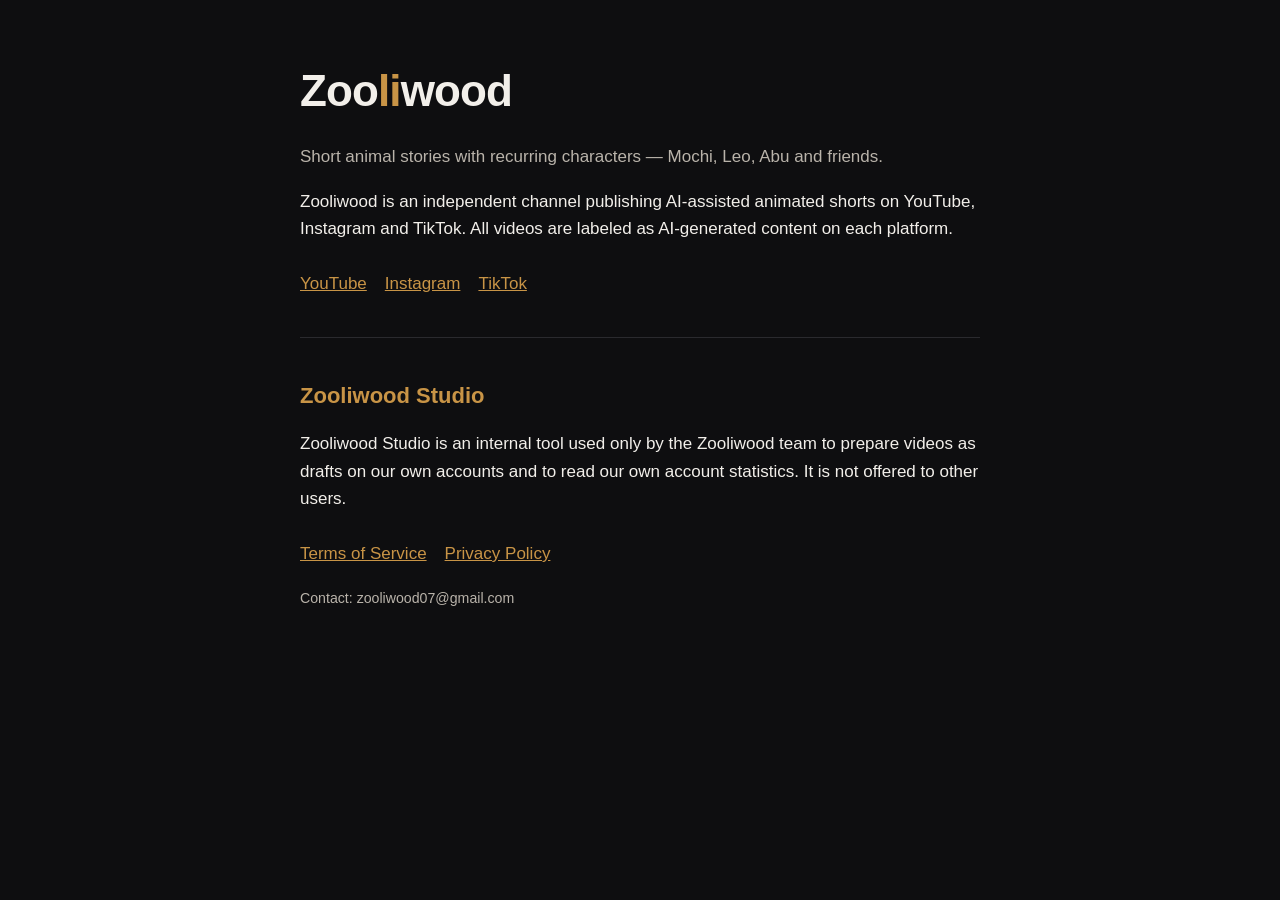
==== index.html @ 91f5c479 "Site Zooliwood : accueil, conditions d'utilisation, confidentialité Co-Authored-By: Claude Opus 5.5 " ====
<!doctype html><html lang="en"><head><meta charset="utf-8"><meta name="viewport" content="width=device-width,initial-scale=1">
<title>Zooliwood</title><meta name="description" content="Zooliwood: short animal stories with recurring characters."><link rel="stylesheet" href="style.css"></head>
<body><main>
<h1>Zoo<span>li</span>wood</h1>
<p class="muted">Short animal stories with recurring characters — Mochi, Leo, Abu and friends.</p>
<p>Zooliwood is an independent channel publishing AI-assisted animated shorts on YouTube, Instagram and TikTok. All videos are labeled as AI-generated content on each platform.</p>
<nav><a href="https://www.youtube.com/@zooliwood07">YouTube</a><a href="https://www.instagram.com/zooliwood07/">Instagram</a><a href="https://www.tiktok.com/@zooliwood07">TikTok</a></nav>
<hr>
<h2>Zooliwood Studio</h2>
<p>Zooliwood Studio is an internal tool used only by the Zooliwood team to prepare videos as drafts on our own accounts and to read our own account statistics. It is not offered to other users.</p>
<nav><a href="terms.html">Terms of Service</a><a href="privacy.html">Privacy Policy</a></nav>
<p><small>Contact: zooliwood07@gmail.com</small></p>
</main></body></html>
---- style.css ----
:root{--gold:#C89446;--ink:#0E0E10;--paper:#F2EFEA;--muted:#B9B3AA}
*{box-sizing:border-box}body{margin:0;background:var(--ink);color:var(--paper);font:17px/1.6 -apple-system,BlinkMacSystemFont,"Segoe UI",Roboto,sans-serif}
main{max-width:720px;margin:0 auto;padding:56px 20px 80px}h1{font-size:44px;margin:0 0 6px;letter-spacing:-.02em}h1 span{color:var(--gold)}
h2{font-size:22px;margin:36px 0 8px;color:var(--gold)}p,li{color:var(--paper)}small,.muted{color:var(--muted)}a{color:var(--gold)}
nav{display:flex;gap:18px;flex-wrap:wrap;margin:28px 0 0}hr{border:0;border-top:1px solid #2a2a2e;margin:40px 0}
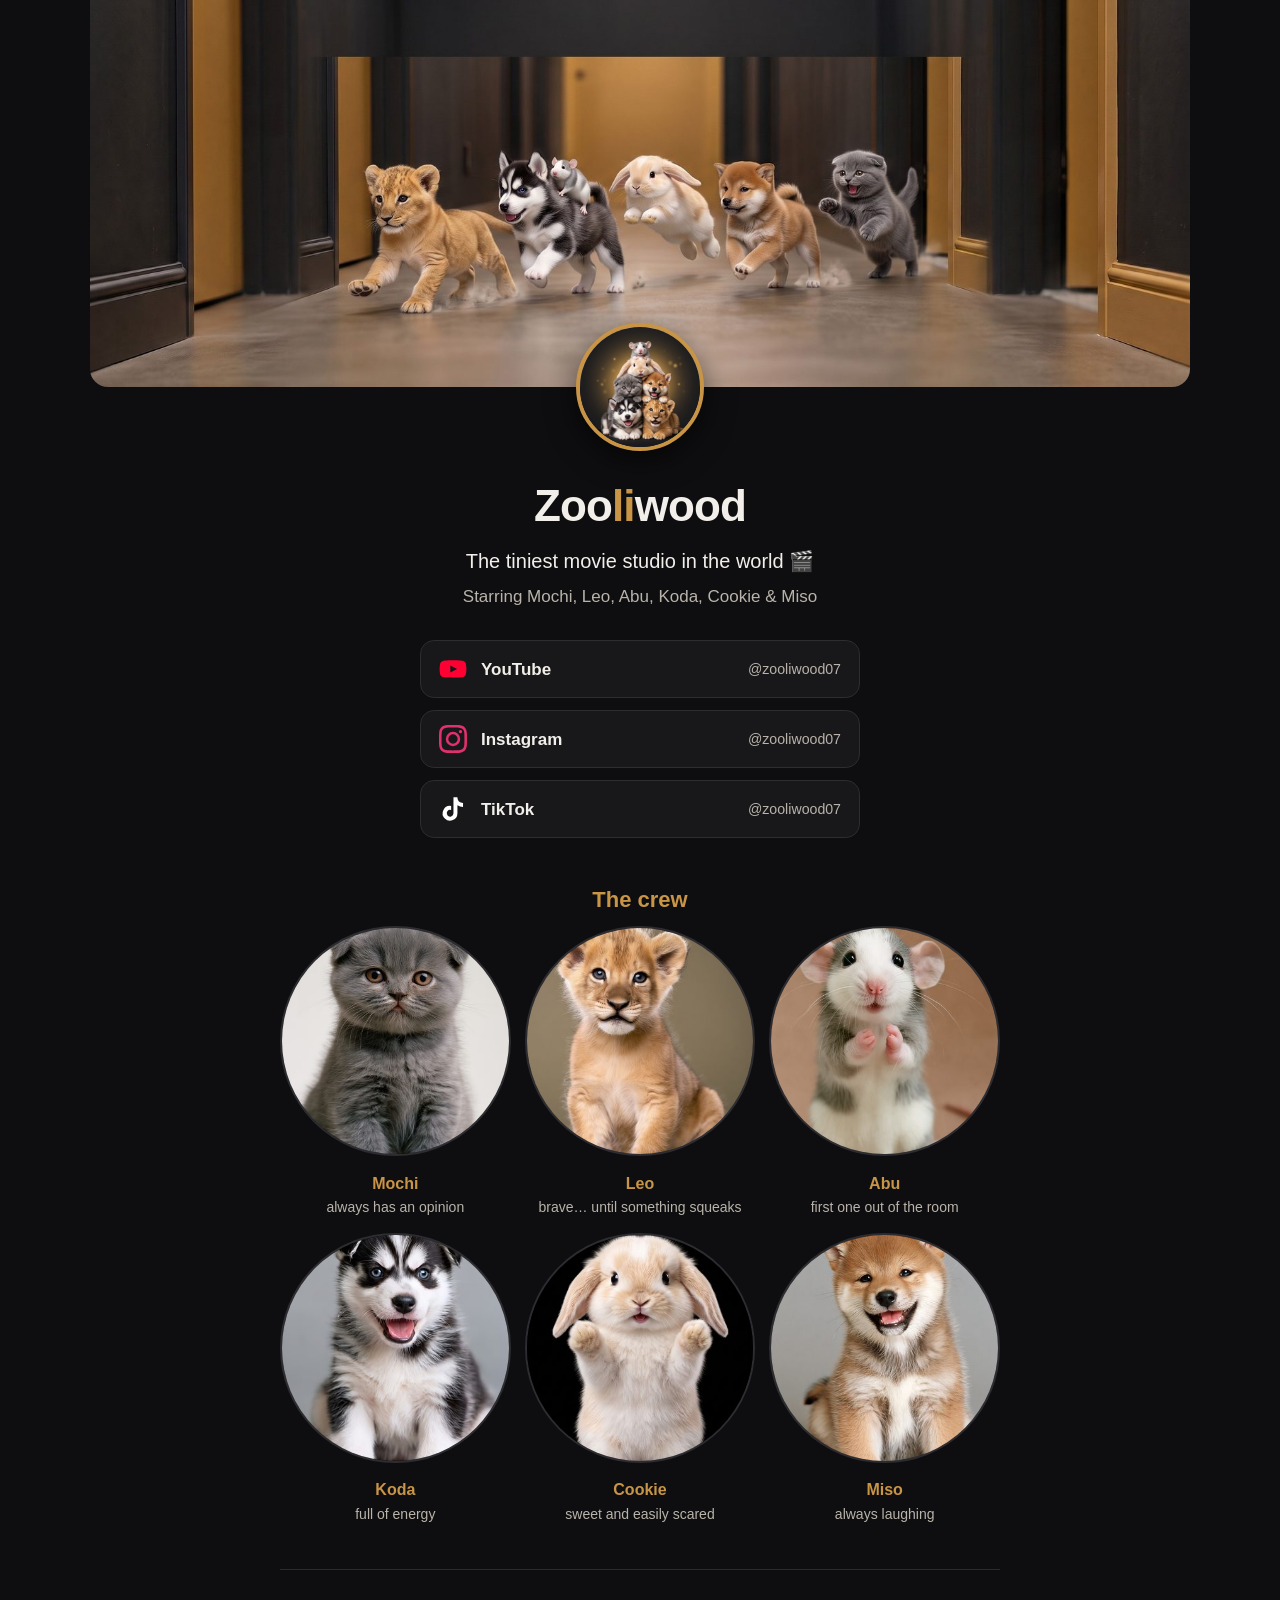
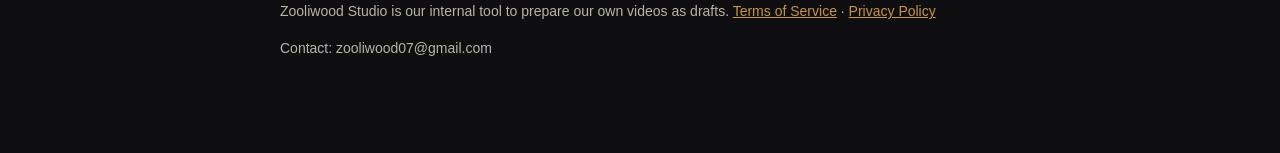
==== commit bd5423ed: "Page d'accueil Zooliwood en page de liens : bannière, profil, réseaux, troupe Co-Authored-By: Claude" ====
--- a/index.html
+++ b/index.html
@@ -1,13 +1,34 @@
 <!doctype html><html lang="en"><head><meta charset="utf-8"><meta name="viewport" content="width=device-width,initial-scale=1">
-<title>Zooliwood</title><meta name="description" content="Zooliwood: short animal stories with recurring characters."><link rel="stylesheet" href="style.css"></head>
-<body><main>
-<h1>Zoo<span>li</span>wood</h1>
-<p class="muted">Short animal stories with recurring characters — Mochi, Leo, Abu and friends.</p>
-<p>Zooliwood is an independent channel publishing AI-assisted animated shorts on YouTube, Instagram and TikTok. All videos are labeled as AI-generated content on each platform.</p>
-<nav><a href="https://www.youtube.com/@zooliwood07">YouTube</a><a href="https://www.instagram.com/zooliwood07/">Instagram</a><a href="https://www.tiktok.com/@zooliwood07">TikTok</a></nav>
-<hr>
-<h2>Zooliwood Studio</h2>
-<p>Zooliwood Studio is an internal tool used only by the Zooliwood team to prepare videos as drafts on our own accounts and to read our own account statistics. It is not offered to other users.</p>
-<nav><a href="terms.html">Terms of Service</a><a href="privacy.html">Privacy Policy</a></nav>
-<p><small>Contact: zooliwood07@gmail.com</small></p>
+<title>Zooliwood</title><meta name="description" content="Zooliwood — the tiniest movie studio in the world. Starring Mochi, Leo, Abu, Koda, Cookie & Miso.">
+<meta property="og:title" content="Zooliwood"><meta property="og:description" content="The tiniest movie studio in the world 🎬"><meta property="og:image" content="https://falcao1992.github.io/zooliwood07/img/banniere.jpg">
+<link rel="icon" href="img/profil.jpg"><link rel="stylesheet" href="style.css"></head>
+<body class="accueil">
+<header class="hero"><img class="banniere" src="img/banniere.jpg" alt="The Zooliwood crew running down a hallway"></header>
+<main>
+  <div class="identite">
+    <img class="avatar" src="img/profil.jpg" alt="Zooliwood">
+    <h1>Zoo<span>li</span>wood</h1>
+    <p class="slogan">The tiniest movie studio in the world 🎬</p>
+    <p class="muted">Starring Mochi, Leo, Abu, Koda, Cookie &amp; Miso</p>
+  </div>
+  <nav class="reseaux">
+    <a class="bouton yt" href="https://www.youtube.com/@zooliwood07"><svg viewBox="0 0 24 24" aria-hidden="true"><path d="M23 7.2a3 3 0 0 0-2.1-2.1C19 4.6 12 4.6 12 4.6s-7 0-8.9.5A3 3 0 0 0 1 7.2 31 31 0 0 0 .5 12a31 31 0 0 0 .5 4.8 3 3 0 0 0 2.1 2.1c1.9.5 8.9.5 8.9.5s7 0 8.9-.5a3 3 0 0 0 2.1-2.1 31 31 0 0 0 .5-4.8 31 31 0 0 0-.5-4.8zM9.7 15.1V8.9l5.8 3.1z"/></svg><span>YouTube</span><small>@zooliwood07</small></a>
+    <a class="bouton ig" href="https://www.instagram.com/zooliwood07/"><svg viewBox="0 0 24 24" aria-hidden="true"><path d="M12 2.2c3.2 0 3.6 0 4.8.1 3.3.1 4.8 1.7 4.9 4.9.1 1.3.1 1.6.1 4.8s0 3.6-.1 4.8c-.1 3.2-1.7 4.8-4.9 4.9-1.3.1-1.6.1-4.8.1s-3.6 0-4.8-.1c-3.3-.1-4.8-1.7-4.9-4.9C2.2 15.6 2.2 15.2 2.2 12s0-3.6.1-4.8C2.4 3.9 3.9 2.4 7.2 2.3c1.2-.1 1.6-.1 4.8-.1zM12 0C8.7 0 8.3 0 7.1.1 2.7.3.3 2.7.1 7.1 0 8.3 0 8.7 0 12s0 3.7.1 4.9c.2 4.4 2.6 6.8 7 7 1.2.1 1.6.1 4.9.1s3.7 0 4.9-.1c4.4-.2 6.8-2.6 7-7 .1-1.2.1-1.6.1-4.9s0-3.7-.1-4.9c-.2-4.4-2.6-6.8-7-7C15.7 0 15.3 0 12 0zm0 5.8a6.2 6.2 0 1 0 0 12.4 6.2 6.2 0 0 0 0-12.4zM12 16a4 4 0 1 1 0-8 4 4 0 0 1 0 8zm6.4-11.8a1.4 1.4 0 1 0 0 2.9 1.4 1.4 0 0 0 0-2.9z"/></svg><span>Instagram</span><small>@zooliwood07</small></a>
+    <a class="bouton tt" href="https://www.tiktok.com/@zooliwood07"><svg viewBox="0 0 24 24" aria-hidden="true"><path d="M19.6 6.7a4.8 4.8 0 0 1-3.8-4.2V2h-3.4v13.7a2.9 2.9 0 0 1-5.2 1.7 2.9 2.9 0 0 1 3.2-4.5V9.4a6.3 6.3 0 0 0-5.4 10.7 6.3 6.3 0 0 0 10.8-4.4V8.7a8.2 8.2 0 0 0 4.8 1.5V6.8a4.8 4.8 0 0 1-1-.1z"/></svg><span>TikTok</span><small>@zooliwood07</small></a>
+  </nav>
+  <section>
+    <h2>The crew</h2>
+    <div class="troupe">
+      <figure><img src="img/mochi.jpg" alt="Mochi"><figcaption><b>Mochi</b>always has an opinion</figcaption></figure>
+      <figure><img src="img/leo.jpg" alt="Leo"><figcaption><b>Leo</b>brave… until something squeaks</figcaption></figure>
+      <figure><img src="img/abu.jpg" alt="Abu"><figcaption><b>Abu</b>first one out of the room</figcaption></figure>
+      <figure><img src="img/koda.jpg" alt="Koda"><figcaption><b>Koda</b>full of energy</figcaption></figure>
+      <figure><img src="img/cookie.jpg" alt="Cookie"><figcaption><b>Cookie</b>sweet and easily scared</figcaption></figure>
+      <figure><img src="img/miso.jpg" alt="Miso"><figcaption><b>Miso</b>always laughing</figcaption></figure>
+    </div>
+  </section>
+  <footer>
+    <p>Zooliwood Studio is our internal tool to prepare our own videos as drafts. <a href="terms.html">Terms of Service</a> · <a href="privacy.html">Privacy Policy</a></p>
+    <p>Contact: zooliwood07@gmail.com</p>
+  </footer>
 </main></body></html>
--- a/style.css
+++ b/style.css
@@ -3,3 +3,19 @@
 main{max-width:720px;margin:0 auto;padding:56px 20px 80px}h1{font-size:44px;margin:0 0 6px;letter-spacing:-.02em}h1 span{color:var(--gold)}
 h2{font-size:22px;margin:36px 0 8px;color:var(--gold)}p,li{color:var(--paper)}small,.muted{color:var(--muted)}a{color:var(--gold)}
 nav{display:flex;gap:18px;flex-wrap:wrap;margin:28px 0 0}hr{border:0;border-top:1px solid #2a2a2e;margin:40px 0}
+/* accueil (10/10/2026) */
+.accueil main{padding-top:0;max-width:760px}
+.hero{max-width:1100px;margin:0 auto}.banniere{width:100%;aspect-ratio:2560/900;object-fit:cover;object-position:50% 52%;display:block;border-radius:0 0 18px 18px}
+.identite{text-align:center;margin-top:-64px}.avatar{width:128px;height:128px;border-radius:50%;border:4px solid var(--gold);box-shadow:0 8px 30px rgba(0,0,0,.6);background:#000}
+.identite h1{margin:12px 0 4px}.slogan{font-size:20px;margin:0}.identite .muted{margin:6px 0 0}
+.reseaux{display:flex;flex-direction:column;gap:12px;margin:30px auto 10px;max-width:440px}
+.bouton{display:flex;align-items:center;gap:14px;padding:14px 18px;border-radius:14px;background:#18181b;border:1px solid #2c2c31;color:var(--paper);text-decoration:none;font-weight:600;transition:transform .15s,border-color .15s}
+.bouton:hover{transform:translateY(-2px);border-color:var(--gold)}.bouton svg{width:28px;height:28px;fill:var(--paper);flex:none}
+.bouton span{flex:1}.bouton small{color:var(--muted);font-weight:400}
+.bouton.yt svg{fill:#FF0033}.bouton.ig svg{fill:#E1306C}.bouton.tt svg{fill:#fff}
+.troupe{display:grid;grid-template-columns:repeat(3,1fr);gap:14px}.troupe figure{margin:0;text-align:center}
+.troupe img{width:100%;aspect-ratio:1;object-fit:cover;border-radius:50%;border:2px solid #2c2c31}
+.troupe figcaption{font-size:14px;color:var(--muted);margin-top:6px}.troupe b{display:block;color:var(--gold);font-size:16px}
+.accueil footer{margin-top:44px;padding-top:16px;border-top:1px solid #2a2a2e;font-size:14px;color:var(--muted)}
+@media (max-width:520px){.troupe{grid-template-columns:repeat(2,1fr)}.identite{margin-top:-48px}.avatar{width:104px;height:104px}}
+.accueil section h2{text-align:center;margin-top:44px}.accueil footer p{color:var(--muted)}
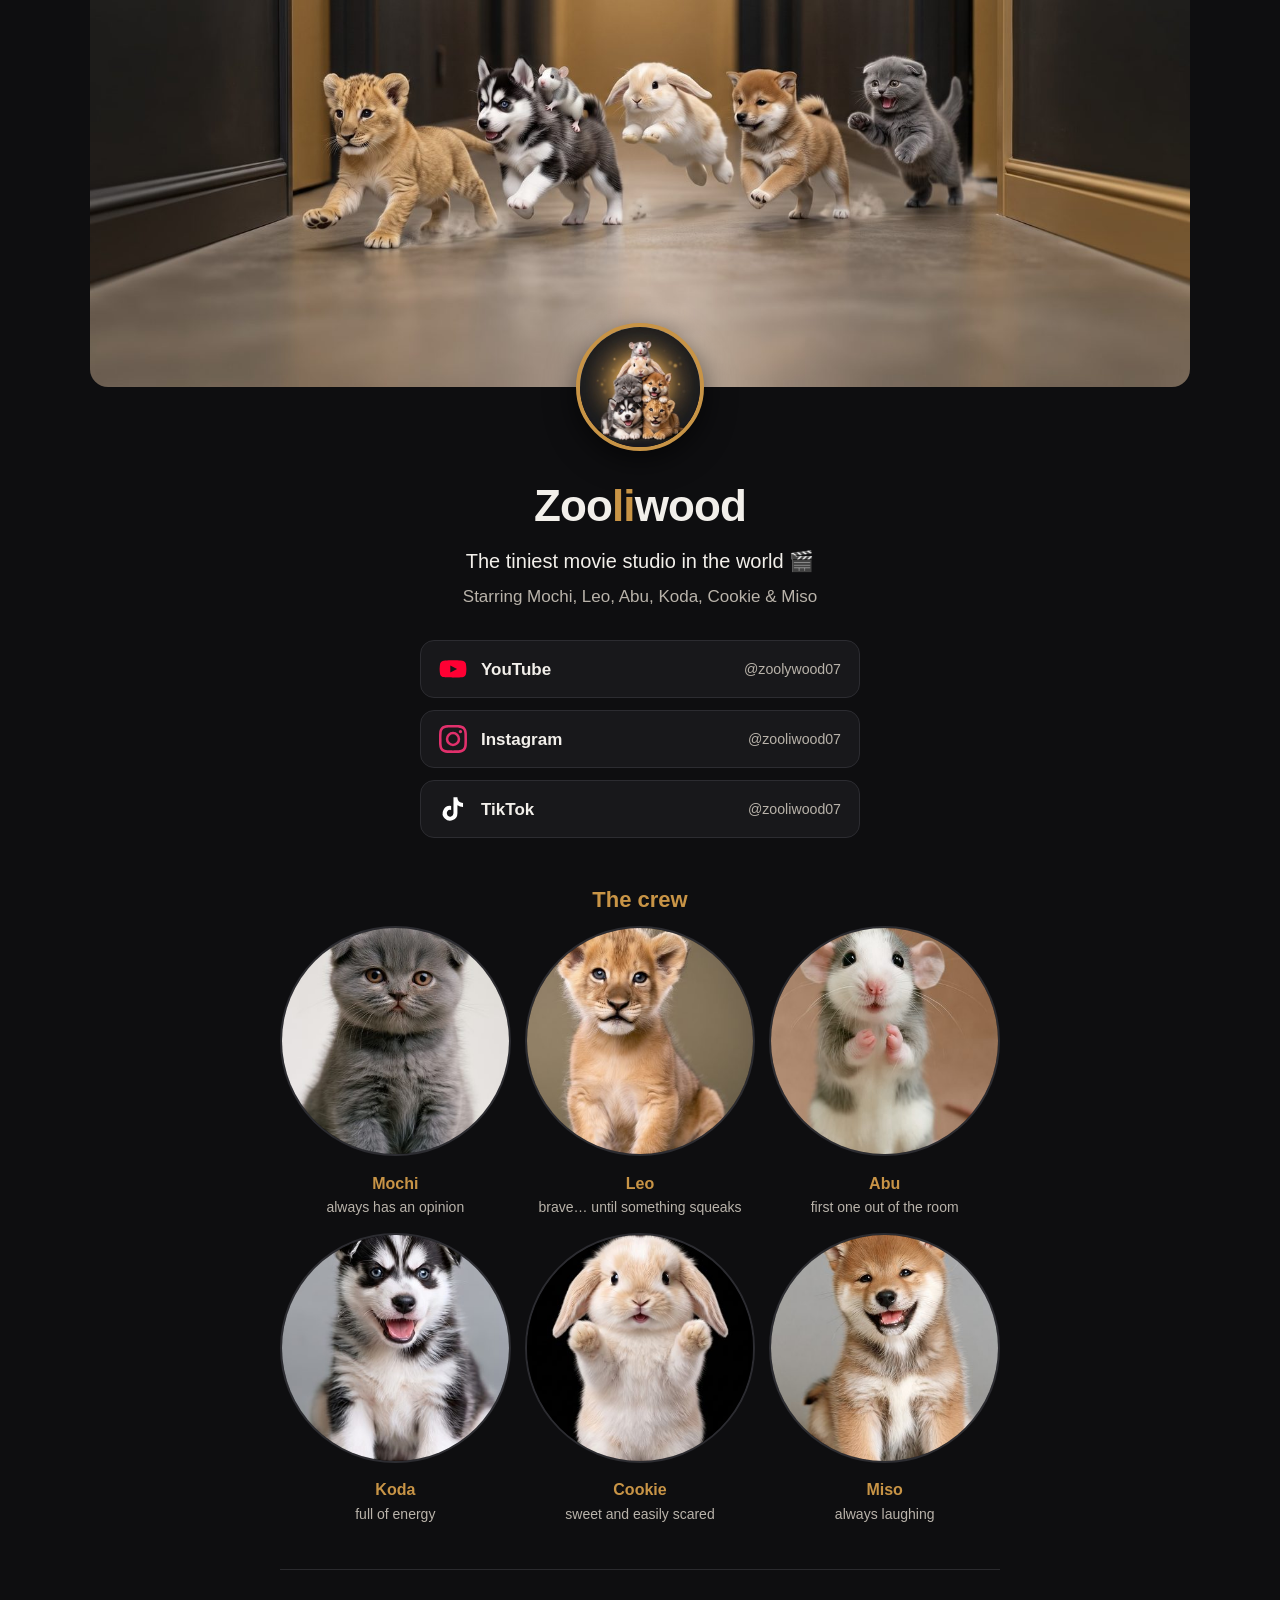
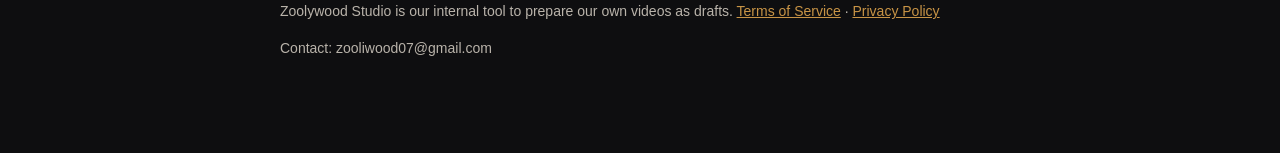
==== commit f1f0f691: "Nom de la chaîne corrigé : Zoolywood, YouTube @zoolywood07 (Instagram et TikTok encore @zooliwood07)" ====
--- a/index.html
+++ b/index.html
@@ -1,18 +1,18 @@
 <!doctype html><html lang="en"><head><meta charset="utf-8"><meta name="viewport" content="width=device-width,initial-scale=1">
-<title>Zooliwood</title><meta name="description" content="Zooliwood — the tiniest movie studio in the world. Starring Mochi, Leo, Abu, Koda, Cookie & Miso.">
-<meta property="og:title" content="Zooliwood"><meta property="og:description" content="The tiniest movie studio in the world 🎬"><meta property="og:image" content="https://falcao1992.github.io/zooliwood07/img/banniere.jpg">
+<title>Zoolywood</title><meta name="description" content="Zoolywood — the tiniest movie studio in the world. Starring Mochi, Leo, Abu, Koda, Cookie & Miso.">
+<meta property="og:title" content="Zoolywood"><meta property="og:description" content="The tiniest movie studio in the world 🎬"><meta property="og:image" content="https://falcao1992.github.io/zoolywood07/img/banniere.jpg">
 <link rel="icon" href="img/profil.jpg"><link rel="stylesheet" href="style.css"></head>
 <body class="accueil">
-<header class="hero"><img class="banniere" src="img/banniere.jpg" alt="The Zooliwood crew running down a hallway"></header>
+<header class="hero"><img class="banniere" src="img/banniere.jpg" alt="The Zoolywood crew running down a hallway"></header>
 <main>
   <div class="identite">
-    <img class="avatar" src="img/profil.jpg" alt="Zooliwood">
+    <img class="avatar" src="img/profil.jpg" alt="Zoolywood">
     <h1>Zoo<span>li</span>wood</h1>
     <p class="slogan">The tiniest movie studio in the world 🎬</p>
     <p class="muted">Starring Mochi, Leo, Abu, Koda, Cookie &amp; Miso</p>
   </div>
   <nav class="reseaux">
-    <a class="bouton yt" href="https://www.youtube.com/@zooliwood07"><svg viewBox="0 0 24 24" aria-hidden="true"><path d="M23 7.2a3 3 0 0 0-2.1-2.1C19 4.6 12 4.6 12 4.6s-7 0-8.9.5A3 3 0 0 0 1 7.2 31 31 0 0 0 .5 12a31 31 0 0 0 .5 4.8 3 3 0 0 0 2.1 2.1c1.9.5 8.9.5 8.9.5s7 0 8.9-.5a3 3 0 0 0 2.1-2.1 31 31 0 0 0 .5-4.8 31 31 0 0 0-.5-4.8zM9.7 15.1V8.9l5.8 3.1z"/></svg><span>YouTube</span><small>@zooliwood07</small></a>
+    <a class="bouton yt" href="https://www.youtube.com/@zoolywood07"><svg viewBox="0 0 24 24" aria-hidden="true"><path d="M23 7.2a3 3 0 0 0-2.1-2.1C19 4.6 12 4.6 12 4.6s-7 0-8.9.5A3 3 0 0 0 1 7.2 31 31 0 0 0 .5 12a31 31 0 0 0 .5 4.8 3 3 0 0 0 2.1 2.1c1.9.5 8.9.5 8.9.5s7 0 8.9-.5a3 3 0 0 0 2.1-2.1 31 31 0 0 0 .5-4.8 31 31 0 0 0-.5-4.8zM9.7 15.1V8.9l5.8 3.1z"/></svg><span>YouTube</span><small>@zoolywood07</small></a>
     <a class="bouton ig" href="https://www.instagram.com/zooliwood07/"><svg viewBox="0 0 24 24" aria-hidden="true"><path d="M12 2.2c3.2 0 3.6 0 4.8.1 3.3.1 4.8 1.7 4.9 4.9.1 1.3.1 1.6.1 4.8s0 3.6-.1 4.8c-.1 3.2-1.7 4.8-4.9 4.9-1.3.1-1.6.1-4.8.1s-3.6 0-4.8-.1c-3.3-.1-4.8-1.7-4.9-4.9C2.2 15.6 2.2 15.2 2.2 12s0-3.6.1-4.8C2.4 3.9 3.9 2.4 7.2 2.3c1.2-.1 1.6-.1 4.8-.1zM12 0C8.7 0 8.3 0 7.1.1 2.7.3.3 2.7.1 7.1 0 8.3 0 8.7 0 12s0 3.7.1 4.9c.2 4.4 2.6 6.8 7 7 1.2.1 1.6.1 4.9.1s3.7 0 4.9-.1c4.4-.2 6.8-2.6 7-7 .1-1.2.1-1.6.1-4.9s0-3.7-.1-4.9c-.2-4.4-2.6-6.8-7-7C15.7 0 15.3 0 12 0zm0 5.8a6.2 6.2 0 1 0 0 12.4 6.2 6.2 0 0 0 0-12.4zM12 16a4 4 0 1 1 0-8 4 4 0 0 1 0 8zm6.4-11.8a1.4 1.4 0 1 0 0 2.9 1.4 1.4 0 0 0 0-2.9z"/></svg><span>Instagram</span><small>@zooliwood07</small></a>
     <a class="bouton tt" href="https://www.tiktok.com/@zooliwood07"><svg viewBox="0 0 24 24" aria-hidden="true"><path d="M19.6 6.7a4.8 4.8 0 0 1-3.8-4.2V2h-3.4v13.7a2.9 2.9 0 0 1-5.2 1.7 2.9 2.9 0 0 1 3.2-4.5V9.4a6.3 6.3 0 0 0-5.4 10.7 6.3 6.3 0 0 0 10.8-4.4V8.7a8.2 8.2 0 0 0 4.8 1.5V6.8a4.8 4.8 0 0 1-1-.1z"/></svg><span>TikTok</span><small>@zooliwood07</small></a>
   </nav>
@@ -28,7 +28,7 @@
     </div>
   </section>
   <footer>
-    <p>Zooliwood Studio is our internal tool to prepare our own videos as drafts. <a href="terms.html">Terms of Service</a> · <a href="privacy.html">Privacy Policy</a></p>
+    <p>Zoolywood Studio is our internal tool to prepare our own videos as drafts. <a href="terms.html">Terms of Service</a> · <a href="privacy.html">Privacy Policy</a></p>
     <p>Contact: zooliwood07@gmail.com</p>
   </footer>
 </main></body></html>
--- a/style.css
+++ b/style.css
@@ -5,7 +5,7 @@
 nav{display:flex;gap:18px;flex-wrap:wrap;margin:28px 0 0}hr{border:0;border-top:1px solid #2a2a2e;margin:40px 0}
 /* accueil (10/10/2026) */
 .accueil main{padding-top:0;max-width:760px}
-.hero{max-width:1100px;margin:0 auto}.banniere{width:100%;aspect-ratio:2560/900;object-fit:cover;object-position:50% 52%;display:block;border-radius:0 0 18px 18px}
+.hero{max-width:1100px;margin:0 auto}.banniere{width:100%;aspect-ratio:2560/900;object-fit:cover;object-position:50% 50%;display:block;border-radius:0 0 18px 18px}
 .identite{text-align:center;margin-top:-64px}.avatar{width:128px;height:128px;border-radius:50%;border:4px solid var(--gold);box-shadow:0 8px 30px rgba(0,0,0,.6);background:#000}
 .identite h1{margin:12px 0 4px}.slogan{font-size:20px;margin:0}.identite .muted{margin:6px 0 0}
 .reseaux{display:flex;flex-direction:column;gap:12px;margin:30px auto 10px;max-width:440px}
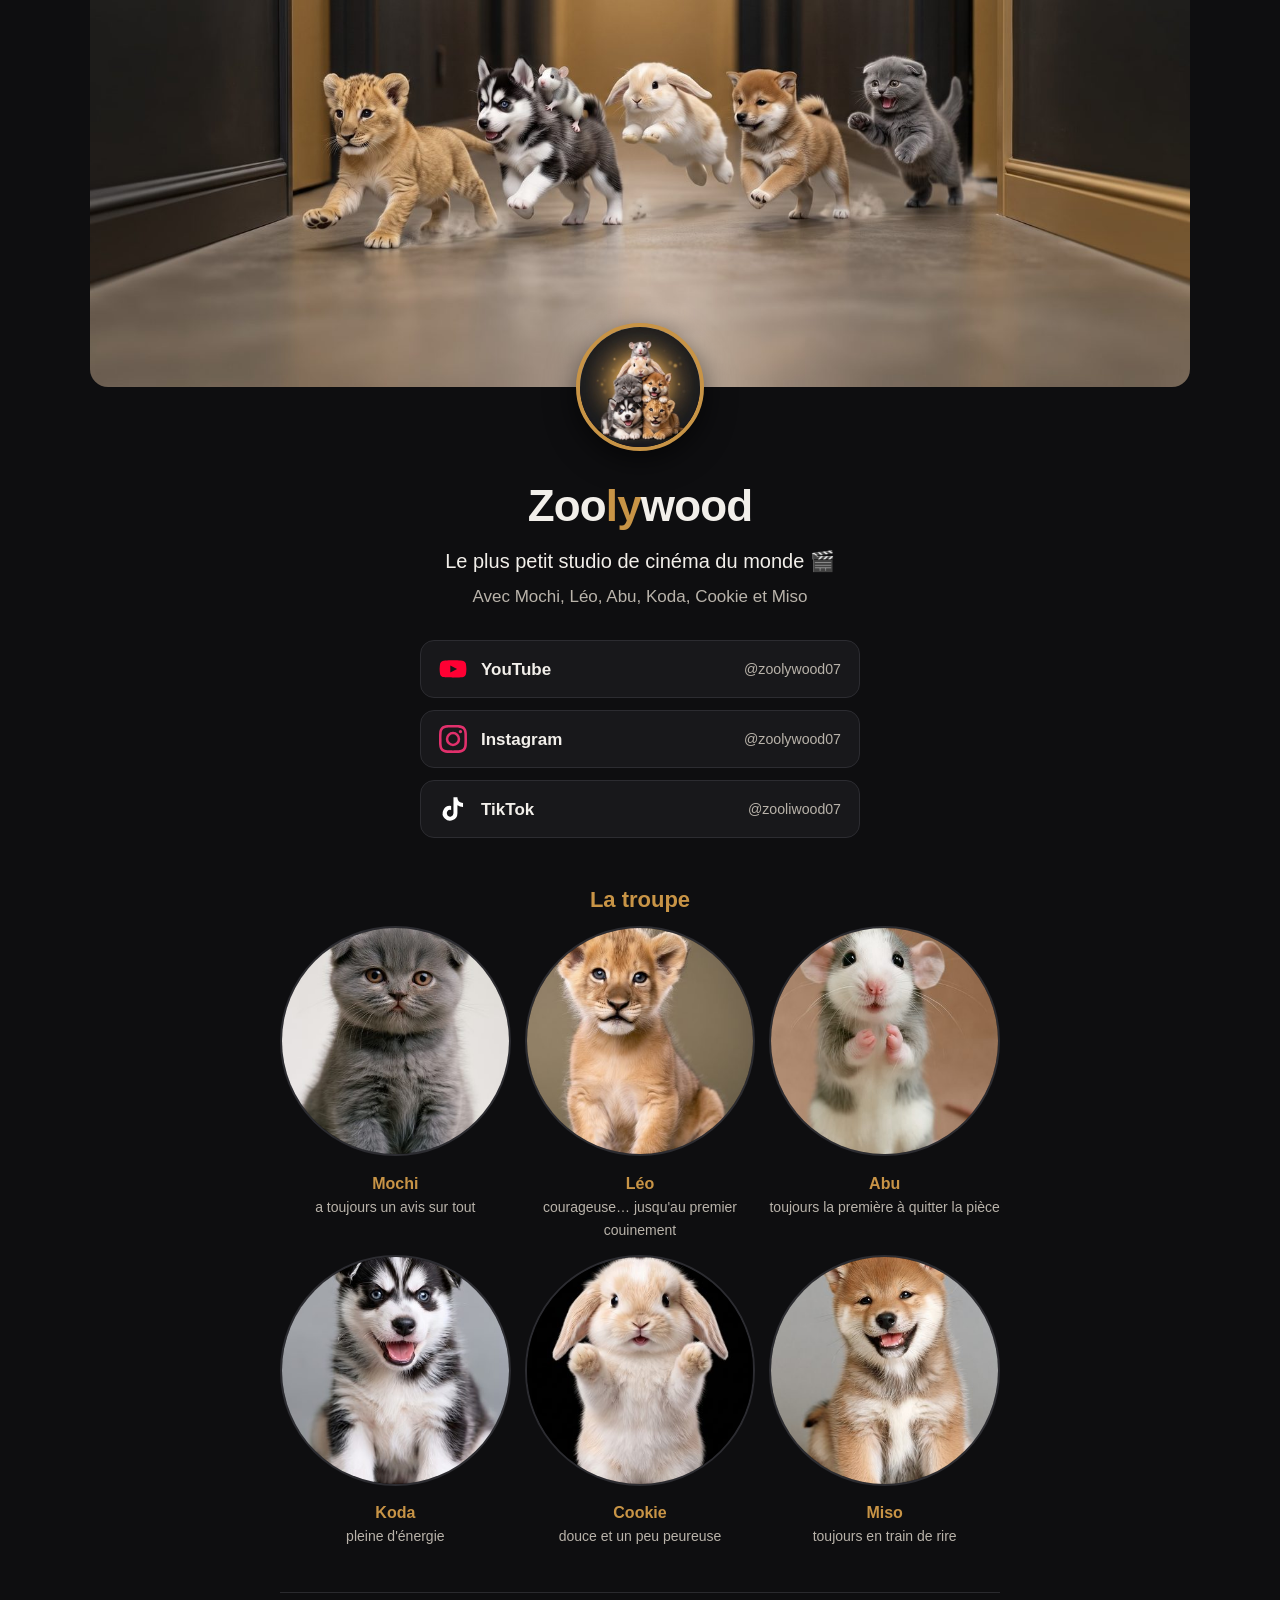
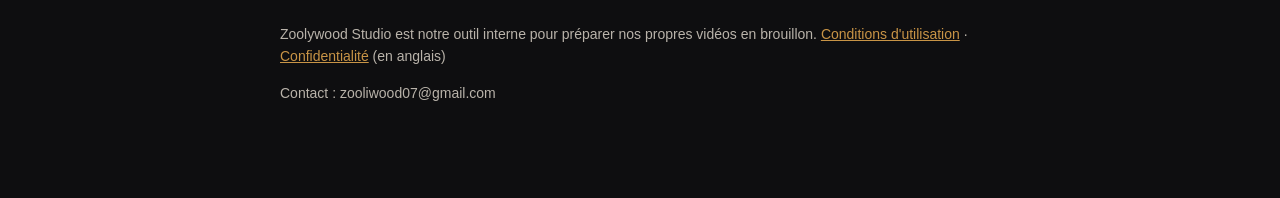
==== commit 93edbf3c: "Accueil en français ; nom Zoolywood corrigé dans le titre ; Instagram @zoolywood07 Co-Authored-By: C" ====
--- a/index.html
+++ b/index.html
@@ -1,34 +1,34 @@
-<!doctype html><html lang="en"><head><meta charset="utf-8"><meta name="viewport" content="width=device-width,initial-scale=1">
-<title>Zoolywood</title><meta name="description" content="Zoolywood — the tiniest movie studio in the world. Starring Mochi, Leo, Abu, Koda, Cookie & Miso.">
-<meta property="og:title" content="Zoolywood"><meta property="og:description" content="The tiniest movie studio in the world 🎬"><meta property="og:image" content="https://falcao1992.github.io/zoolywood07/img/banniere.jpg">
+<!doctype html><html lang="fr"><head><meta charset="utf-8"><meta name="viewport" content="width=device-width,initial-scale=1">
+<title>Zoolywood</title><meta name="description" content="Zoolywood — le plus petit studio de cinéma du monde. Avec Mochi, Léo, Abu, Koda, Cookie et Miso.">
+<meta property="og:title" content="Zoolywood"><meta property="og:description" content="Le plus petit studio de cinéma du monde 🎬"><meta property="og:image" content="https://falcao1992.github.io/zoolywood07/img/banniere.jpg">
 <link rel="icon" href="img/profil.jpg"><link rel="stylesheet" href="style.css"></head>
 <body class="accueil">
-<header class="hero"><img class="banniere" src="img/banniere.jpg" alt="The Zoolywood crew running down a hallway"></header>
+<header class="hero"><img class="banniere" src="img/banniere.jpg" alt="La troupe de Zoolywood qui court dans un couloir"></header>
 <main>
   <div class="identite">
     <img class="avatar" src="img/profil.jpg" alt="Zoolywood">
-    <h1>Zoo<span>li</span>wood</h1>
-    <p class="slogan">The tiniest movie studio in the world 🎬</p>
-    <p class="muted">Starring Mochi, Leo, Abu, Koda, Cookie &amp; Miso</p>
+    <h1>Zoo<span>ly</span>wood</h1>
+    <p class="slogan">Le plus petit studio de cinéma du monde 🎬</p>
+    <p class="muted">Avec Mochi, Léo, Abu, Koda, Cookie et Miso</p>
   </div>
   <nav class="reseaux">
     <a class="bouton yt" href="https://www.youtube.com/@zoolywood07"><svg viewBox="0 0 24 24" aria-hidden="true"><path d="M23 7.2a3 3 0 0 0-2.1-2.1C19 4.6 12 4.6 12 4.6s-7 0-8.9.5A3 3 0 0 0 1 7.2 31 31 0 0 0 .5 12a31 31 0 0 0 .5 4.8 3 3 0 0 0 2.1 2.1c1.9.5 8.9.5 8.9.5s7 0 8.9-.5a3 3 0 0 0 2.1-2.1 31 31 0 0 0 .5-4.8 31 31 0 0 0-.5-4.8zM9.7 15.1V8.9l5.8 3.1z"/></svg><span>YouTube</span><small>@zoolywood07</small></a>
-    <a class="bouton ig" href="https://www.instagram.com/zooliwood07/"><svg viewBox="0 0 24 24" aria-hidden="true"><path d="M12 2.2c3.2 0 3.6 0 4.8.1 3.3.1 4.8 1.7 4.9 4.9.1 1.3.1 1.6.1 4.8s0 3.6-.1 4.8c-.1 3.2-1.7 4.8-4.9 4.9-1.3.1-1.6.1-4.8.1s-3.6 0-4.8-.1c-3.3-.1-4.8-1.7-4.9-4.9C2.2 15.6 2.2 15.2 2.2 12s0-3.6.1-4.8C2.4 3.9 3.9 2.4 7.2 2.3c1.2-.1 1.6-.1 4.8-.1zM12 0C8.7 0 8.3 0 7.1.1 2.7.3.3 2.7.1 7.1 0 8.3 0 8.7 0 12s0 3.7.1 4.9c.2 4.4 2.6 6.8 7 7 1.2.1 1.6.1 4.9.1s3.7 0 4.9-.1c4.4-.2 6.8-2.6 7-7 .1-1.2.1-1.6.1-4.9s0-3.7-.1-4.9c-.2-4.4-2.6-6.8-7-7C15.7 0 15.3 0 12 0zm0 5.8a6.2 6.2 0 1 0 0 12.4 6.2 6.2 0 0 0 0-12.4zM12 16a4 4 0 1 1 0-8 4 4 0 0 1 0 8zm6.4-11.8a1.4 1.4 0 1 0 0 2.9 1.4 1.4 0 0 0 0-2.9z"/></svg><span>Instagram</span><small>@zooliwood07</small></a>
+    <a class="bouton ig" href="https://www.instagram.com/zoolywood07/"><svg viewBox="0 0 24 24" aria-hidden="true"><path d="M12 2.2c3.2 0 3.6 0 4.8.1 3.3.1 4.8 1.7 4.9 4.9.1 1.3.1 1.6.1 4.8s0 3.6-.1 4.8c-.1 3.2-1.7 4.8-4.9 4.9-1.3.1-1.6.1-4.8.1s-3.6 0-4.8-.1c-3.3-.1-4.8-1.7-4.9-4.9C2.2 15.6 2.2 15.2 2.2 12s0-3.6.1-4.8C2.4 3.9 3.9 2.4 7.2 2.3c1.2-.1 1.6-.1 4.8-.1zM12 0C8.7 0 8.3 0 7.1.1 2.7.3.3 2.7.1 7.1 0 8.3 0 8.7 0 12s0 3.7.1 4.9c.2 4.4 2.6 6.8 7 7 1.2.1 1.6.1 4.9.1s3.7 0 4.9-.1c4.4-.2 6.8-2.6 7-7 .1-1.2.1-1.6.1-4.9s0-3.7-.1-4.9c-.2-4.4-2.6-6.8-7-7C15.7 0 15.3 0 12 0zm0 5.8a6.2 6.2 0 1 0 0 12.4 6.2 6.2 0 0 0 0-12.4zM12 16a4 4 0 1 1 0-8 4 4 0 0 1 0 8zm6.4-11.8a1.4 1.4 0 1 0 0 2.9 1.4 1.4 0 0 0 0-2.9z"/></svg><span>Instagram</span><small>@zoolywood07</small></a>
     <a class="bouton tt" href="https://www.tiktok.com/@zooliwood07"><svg viewBox="0 0 24 24" aria-hidden="true"><path d="M19.6 6.7a4.8 4.8 0 0 1-3.8-4.2V2h-3.4v13.7a2.9 2.9 0 0 1-5.2 1.7 2.9 2.9 0 0 1 3.2-4.5V9.4a6.3 6.3 0 0 0-5.4 10.7 6.3 6.3 0 0 0 10.8-4.4V8.7a8.2 8.2 0 0 0 4.8 1.5V6.8a4.8 4.8 0 0 1-1-.1z"/></svg><span>TikTok</span><small>@zooliwood07</small></a>
   </nav>
   <section>
-    <h2>The crew</h2>
+    <h2>La troupe</h2>
     <div class="troupe">
-      <figure><img src="img/mochi.jpg" alt="Mochi"><figcaption><b>Mochi</b>always has an opinion</figcaption></figure>
-      <figure><img src="img/leo.jpg" alt="Leo"><figcaption><b>Leo</b>brave… until something squeaks</figcaption></figure>
-      <figure><img src="img/abu.jpg" alt="Abu"><figcaption><b>Abu</b>first one out of the room</figcaption></figure>
-      <figure><img src="img/koda.jpg" alt="Koda"><figcaption><b>Koda</b>full of energy</figcaption></figure>
-      <figure><img src="img/cookie.jpg" alt="Cookie"><figcaption><b>Cookie</b>sweet and easily scared</figcaption></figure>
-      <figure><img src="img/miso.jpg" alt="Miso"><figcaption><b>Miso</b>always laughing</figcaption></figure>
+      <figure><img src="img/mochi.jpg" alt="Mochi"><figcaption><b>Mochi</b>a toujours un avis sur tout</figcaption></figure>
+      <figure><img src="img/leo.jpg" alt="Léo"><figcaption><b>Léo</b>courageuse… jusqu'au premier couinement</figcaption></figure>
+      <figure><img src="img/abu.jpg" alt="Abu"><figcaption><b>Abu</b>toujours la première à quitter la pièce</figcaption></figure>
+      <figure><img src="img/koda.jpg" alt="Koda"><figcaption><b>Koda</b>pleine d'énergie</figcaption></figure>
+      <figure><img src="img/cookie.jpg" alt="Cookie"><figcaption><b>Cookie</b>douce et un peu peureuse</figcaption></figure>
+      <figure><img src="img/miso.jpg" alt="Miso"><figcaption><b>Miso</b>toujours en train de rire</figcaption></figure>
     </div>
   </section>
   <footer>
-    <p>Zoolywood Studio is our internal tool to prepare our own videos as drafts. <a href="terms.html">Terms of Service</a> · <a href="privacy.html">Privacy Policy</a></p>
-    <p>Contact: zooliwood07@gmail.com</p>
+    <p>Zoolywood Studio est notre outil interne pour préparer nos propres vidéos en brouillon. <a href="terms.html">Conditions d'utilisation</a> · <a href="privacy.html">Confidentialité</a> (en anglais)</p>
+    <p>Contact : zooliwood07@gmail.com</p>
   </footer>
 </main></body></html>
